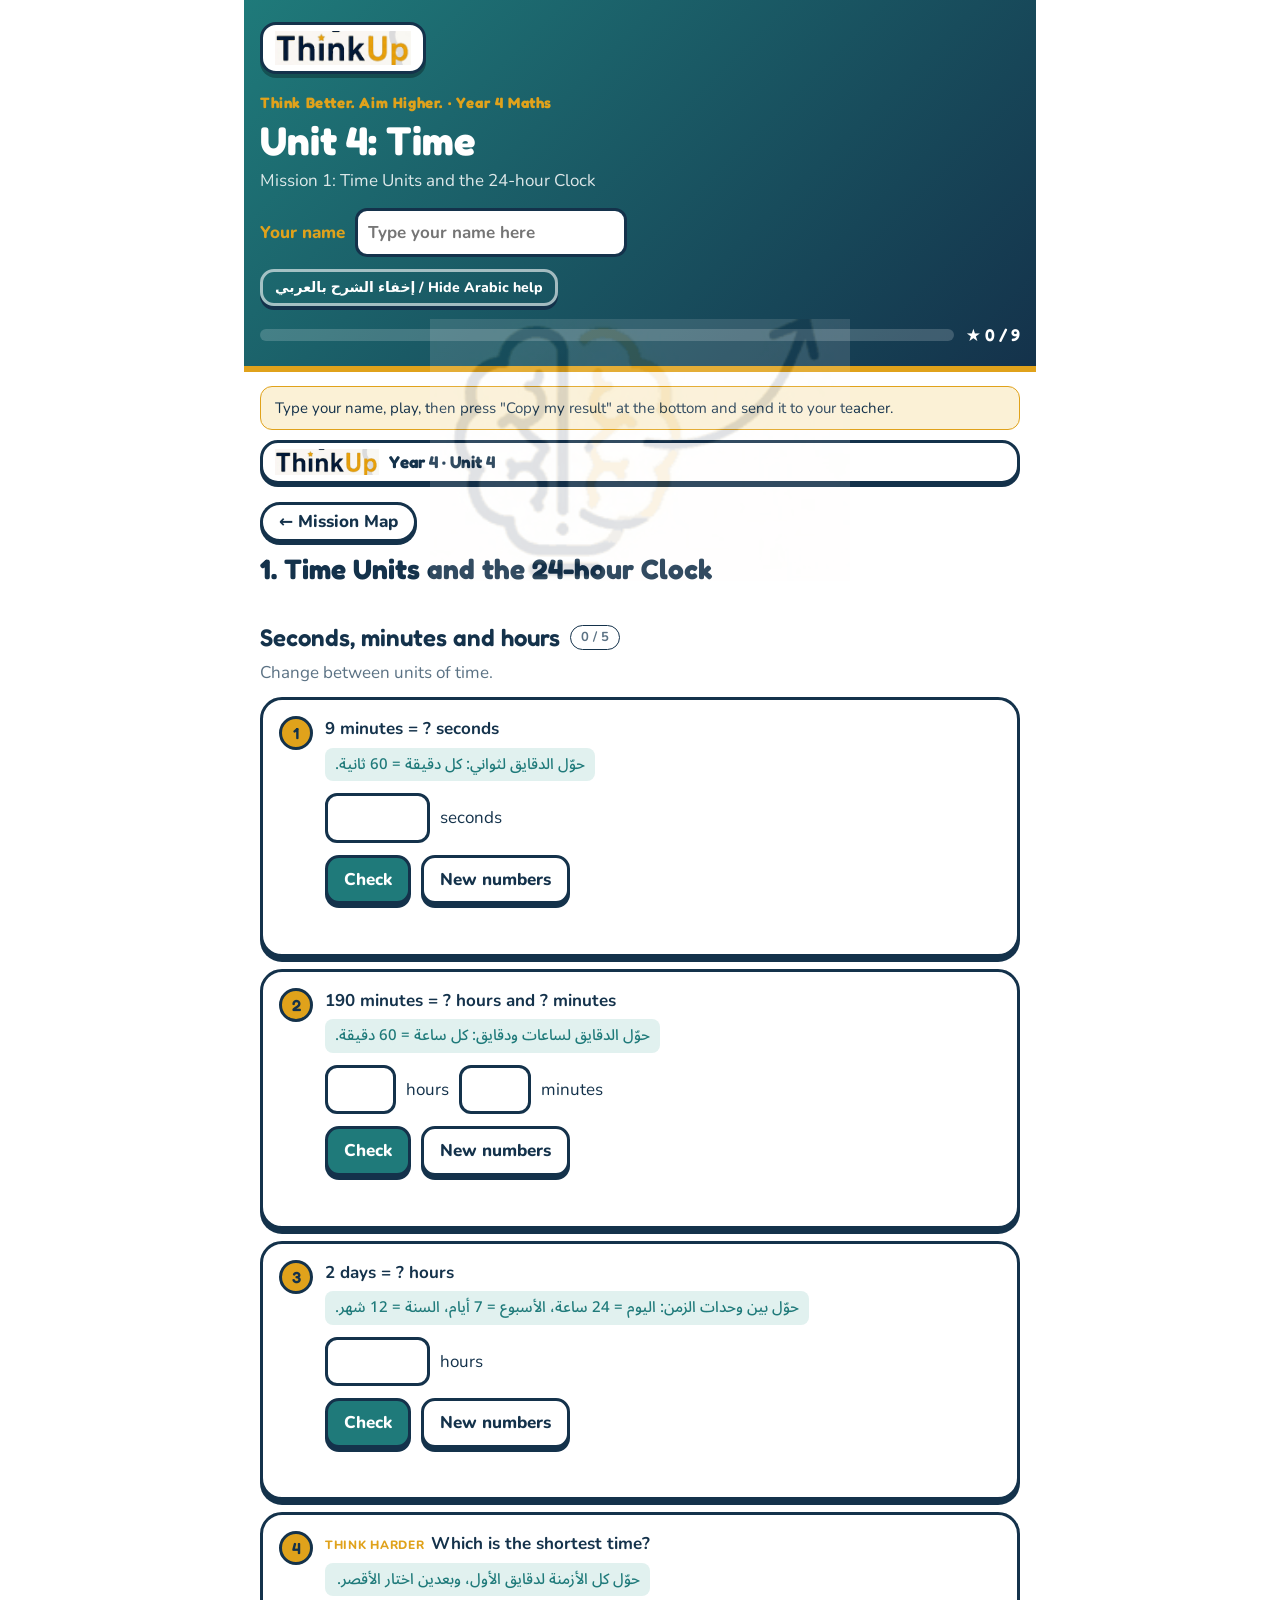
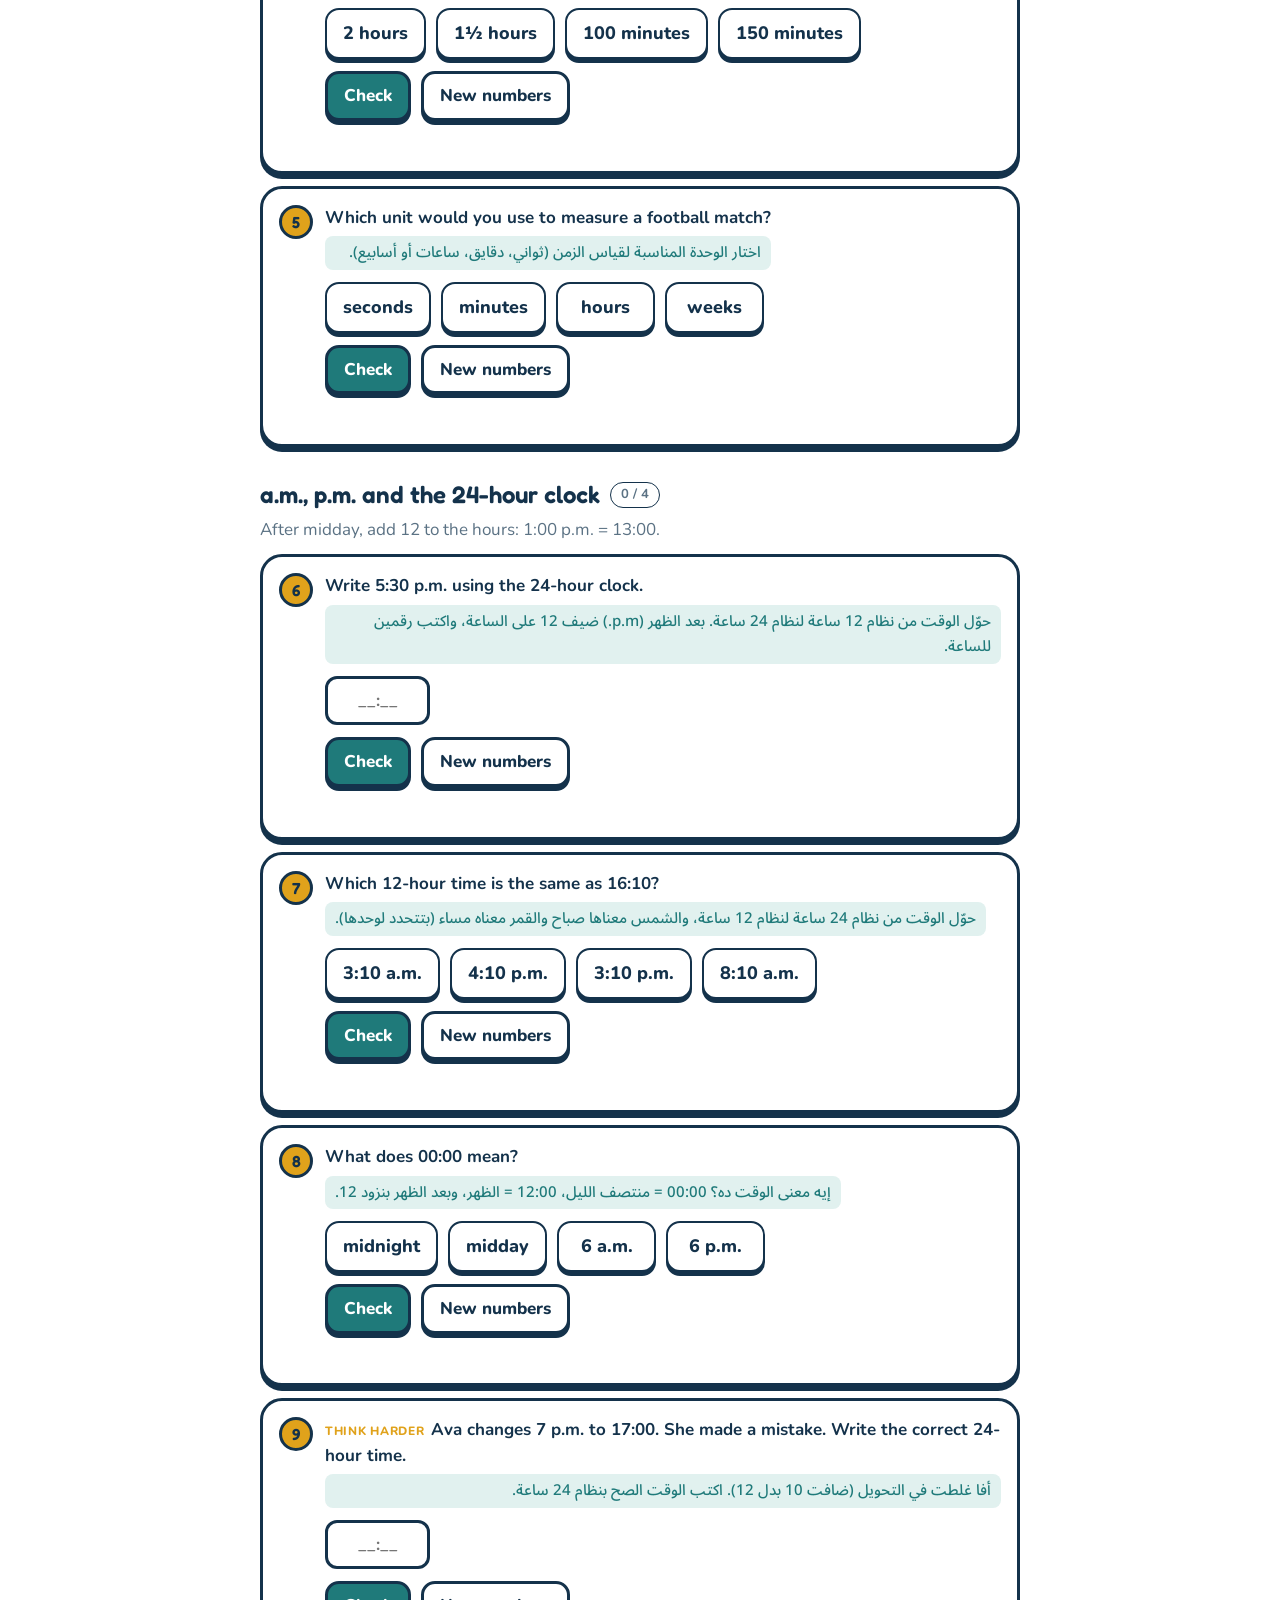
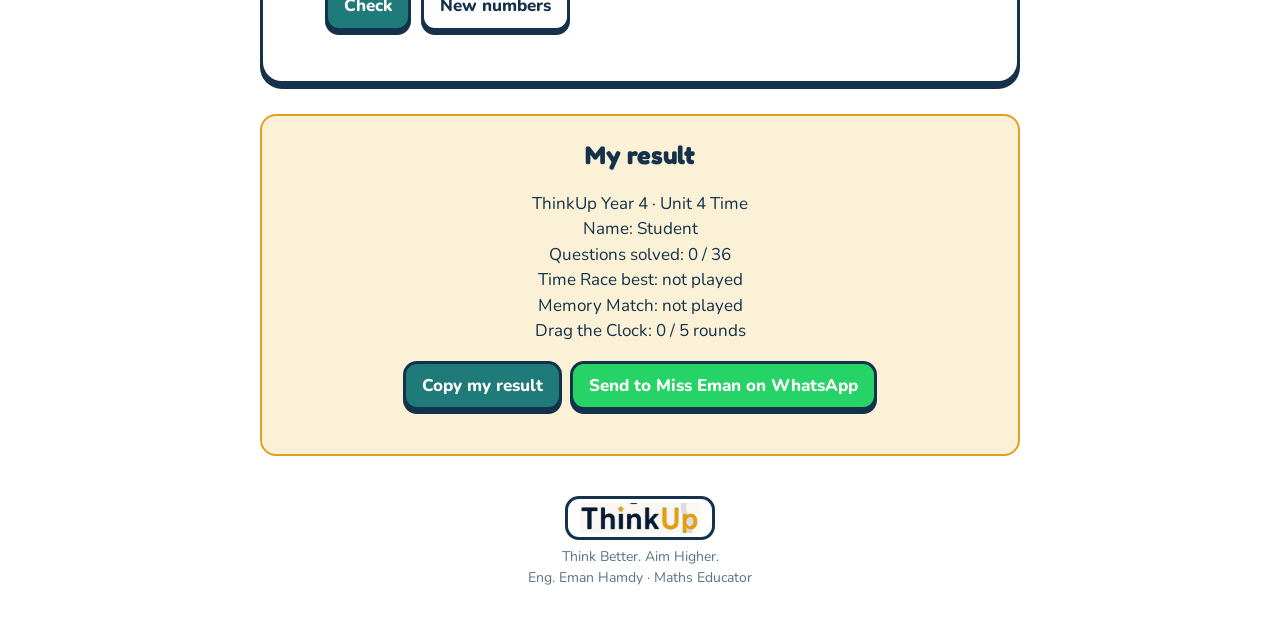
==== mission-1.html @ 6739f4f0 "Add files via upload" ====
<!doctype html>
<html lang="en"><head><meta charset="utf-8"><meta name="viewport" content="width=device-width,initial-scale=1,viewport-fit=cover">
<title>ThinkUp Year 4 Unit 4 Time</title>
<link rel="stylesheet" href="https://fonts.googleapis.com/css2?family=Fredoka:wght@500;600;700&family=Nunito:wght@400;600;700;800&family=Noto+Sans+Arabic:wght@500;700&display=swap">
<link rel="stylesheet" href="style.css"></head><body data-page="m1">
<div class="wm" aria-hidden="true"><img alt="" src="brain.png"></div>
<div class="wrap">
<header><div class="in">
  <div class="tulogo"><img alt="ThinkUp" src="logo.png"></div><div class="brand">Think Better. Aim Higher. · Year 4 Maths</div>
  <h1>Unit 4: Time</h1>
  <p>Solve each question, then press <b>Check</b>. Wrong? Read the hint and try again. Use the 24-hour clock with two digits for the hours, like 09:05.</p>
  <div class="namebox"><label for="nm">Your name</label><input type="text" id="nm" maxlength="30" placeholder="Type your name here" autocomplete="off"></div>
  <div class="artog"><button type="button" id="artog">إخفاء الشرح بالعربي / Hide Arabic help</button></div>
  <div class="prog"><div class="bar"><i id="barfill"></i></div><div class="score" id="score">★ 0 / 0</div></div>
</div></header>
<nav id="nav" aria-label="Sections"></nav>
<div class="note" id="savenote" hidden></div>
<section id="sec-games"><h2>Games <small>play and learn</small></h2><p class="sub">Move the hands yourself, race the clock and match the times.</p><div class="games" id="games"></div></section>
<main id="main"></main>
<div class="win" id="resultcard"><h2>My result</h2><p id="resulttext" style="white-space:pre-line"></p><button type="button" id="copyres">Copy my result</button><a class="wa" id="wa" href="#" target="_blank" rel="noopener">Send to Miss Eman on WhatsApp</a><div class="fb info" id="copyfb"></div></div>
<div class="tb" id="teacher" hidden><h2>Teacher board</h2><p class="hint">Only you can see this. It lists the children who opened the page signed in and played.</p><div class="tbl"><table id="ttab"><thead><tr><th>Name</th><th>Questions</th><th>Time Race best</th><th>Memory moves</th><th>Drag rounds</th><th>Updated</th></tr></thead><tbody></tbody></table></div></div>
<div class="win" id="win"><h2>Mission complete! ★</h2><p>You finished every question in this mission. Show your teacher this screen.</p></div>
<footer><div class="tfoot"><img alt="ThinkUp" src="logo.png"><div>Think Better. Aim Higher.<br>Eng. Eman Hamdy · Maths Educator</div></div></footer>
</div>

<script src="app.js"></script>
</body></html>
---- style.css ----
/* Layout: a calm worksheet-like column. Navy header, section chips, one card per question, big friendly feedback. */
:root{
  --bg:#F3F8F8; --card:#FFFFFF; --ink:#14324B; --muted:#5B7284; --line:#D3E2E4;
  --teal:#1F7A7A; --teal-soft:#E1F1EF; --gold:#E0A21B; --gold-soft:#FBF1D6;
  --good:#1E8A4C; --good-soft:#DDF3E6; --bad:#B8402F; --bad-soft:#FBE4DF;
  --face:#FFFFFF; --tick:#14324B; --hand-h:#14324B; --hand-m:#C8452F;
  --head:#14324B; --head-ink:#FFFFFF;
  --display:'Fredoka','Trebuchet MS',system-ui,sans-serif; --body:'Nunito','Segoe UI',system-ui,sans-serif;
}
@media (prefers-color-scheme: dark){:root:not([data-theme="light"]){
  --bg:#0E1B26; --card:#162736; --ink:#E7F0F3; --muted:#9DB3C0; --line:#28414F;
  --teal:#58C2B9; --teal-soft:#16373A; --gold:#F0B83A; --gold-soft:#3A3014;
  --good:#5ED08C; --good-soft:#15372A; --bad:#F08C7C; --bad-soft:#3F2420;
  --face:#1C3243; --tick:#DCE9EE; --hand-h:#E7F0F3; --hand-m:#F08C7C; --head:#0A141D; --head-ink:#FFFFFF; color-scheme:dark}}
:root[data-theme="dark"]{
  --bg:#0E1B26; --card:#162736; --ink:#E7F0F3; --muted:#9DB3C0; --line:#28414F;
  --teal:#58C2B9; --teal-soft:#16373A; --gold:#F0B83A; --gold-soft:#3A3014;
  --good:#5ED08C; --good-soft:#15372A; --bad:#F08C7C; --bad-soft:#3F2420;
  --face:#1C3243; --tick:#DCE9EE; --hand-h:#E7F0F3; --hand-m:#F08C7C; --head:#0A141D; --head-ink:#FFFFFF; color-scheme:dark}
*{box-sizing:border-box}
body{background:var(--bg);color:var(--ink);font-family:var(--body);font-size:17px;line-height:1.5;margin:0;
  padding-left:max(16px,env(safe-area-inset-left,0px));padding-right:max(16px,env(safe-area-inset-right,0px));padding-block:0 48px}
.wrap{max-width:760px;margin:0 auto}
header{background:var(--head);color:var(--head-ink);margin:0 calc(-1*max(16px,env(safe-area-inset-left,0px)));padding:22px max(16px,env(safe-area-inset-left,0px)) 18px}
header .in{max-width:760px;margin:0 auto}
.brand{font-family:var(--display);font-weight:700;font-size:15px;letter-spacing:.04em;color:var(--gold)}
h1{font-family:var(--display);font-weight:700;font-size:clamp(28px,6vw,40px);line-height:1.1;margin:4px 0 6px;text-wrap:balance}
header p{margin:0;opacity:.85;max-width:52ch}
.prog{display:flex;align-items:center;gap:12px;margin-top:16px}
.bar{flex:1;height:12px;border-radius:99px;background:rgba(255,255,255,.18);overflow:hidden}
.bar i{display:block;height:100%;width:0;background:var(--gold);border-radius:99px;transition:width .4s}
.score{font-family:var(--display);font-weight:600;white-space:nowrap}
nav{display:flex;gap:8px;flex-wrap:wrap;margin:18px 0 6px}
nav a{font-weight:700;font-size:14px;text-decoration:none;color:var(--teal);background:var(--teal-soft);padding:7px 13px;border-radius:99px;border:1.5px solid transparent}
nav a:hover,nav a:focus-visible{border-color:var(--teal);outline:none}
nav a.done{background:var(--good-soft);color:var(--good)}
section{margin-top:30px}
section>h2{font-family:var(--display);font-weight:600;font-size:24px;margin:0 0 4px;display:flex;align-items:center;gap:10px}
section>h2 small{font-family:var(--body);font-size:13px;font-weight:700;color:var(--muted);background:var(--card);border:1px solid var(--line);border-radius:99px;padding:2px 10px}
section>p.sub{margin:0 0 12px;color:var(--muted)}
.q{background:var(--card);border:1.5px solid var(--line);border-radius:14px;padding:16px 16px 14px;margin-top:12px;min-width:0}
.q.ok{border-color:var(--good)}
.qh{display:flex;gap:12px;align-items:flex-start}
.num{flex:none;width:34px;height:34px;border-radius:50%;background:var(--teal);color:#fff;font-family:var(--display);font-weight:600;display:grid;place-items:center;font-size:16px}
.q.ok .num{background:var(--good)}
.prompt{font-weight:700;min-width:0}
.prompt .tag{display:inline-block;font-size:12px;font-weight:800;letter-spacing:.06em;text-transform:uppercase;color:var(--gold);margin-right:6px}
.body{margin:12px 0 0 46px;display:flex;flex-direction:column;gap:12px;min-width:0}
.row{display:flex;flex-wrap:wrap;gap:10px;align-items:center}
.row label{font-weight:700}
input[type=text]{font:inherit;font-weight:700;width:6.2em;padding:9px 10px;border-radius:10px;border:2px solid var(--line);background:var(--bg);color:var(--ink);text-align:center}
input[type=text]:focus-visible{outline:none;border-color:var(--teal)}
input[type=text][disabled]{opacity:.8}
button{font:inherit;font-weight:800;cursor:pointer;border-radius:10px;border:2px solid var(--teal);background:var(--teal);color:#fff;padding:9px 16px}
button.ghost{background:transparent;color:var(--teal)}
button:focus-visible{outline:3px solid var(--gold);outline-offset:2px}
button[disabled]{opacity:.5;cursor:default}
.opts{display:flex;flex-wrap:wrap;gap:10px}
.opt{background:var(--bg);color:var(--ink);border:2px solid var(--line);padding:10px 16px;min-width:5.5em}
.opt.sel{border-color:var(--teal);background:var(--teal-soft);color:var(--ink)}
.opt.right{border-color:var(--good);background:var(--good-soft)}
.fb{min-height:1.4em;font-weight:700}
.fb.good{color:var(--good)}.fb.bad{color:var(--bad)}.fb.info{color:var(--muted)}
.clocks{display:flex;flex-wrap:wrap;gap:14px;align-items:flex-end}
.cw{display:flex;flex-direction:column;align-items:center;gap:2px;font-weight:800;color:var(--muted);font-size:14px}
svg.clock{width:132px;height:132px;display:block}
svg.clock.big{width:164px;height:164px}
.face{fill:var(--face);stroke:var(--tick);stroke-width:3}
.tk{stroke:var(--tick);stroke-linecap:round}
.nm{fill:var(--tick);font-family:var(--display);font-weight:600;font-size:17px;text-anchor:middle;dominant-baseline:central}
.hh{stroke:var(--hand-h);stroke-width:7;stroke-linecap:round}
.mh{stroke:var(--hand-m);stroke-width:4.5;stroke-linecap:round}
.pin{fill:var(--tick)}
.stepper{display:flex;align-items:center;gap:8px}
.stepper b{min-width:2.4ch;text-align:center;font-family:var(--display);font-size:20px}
.stepper button{padding:4px 12px;font-size:20px;line-height:1.1}
.cur{font-family:var(--display);font-weight:600;font-size:20px;color:var(--teal)}
.tbl{overflow-x:auto;max-width:100%}
table{border-collapse:collapse;font-size:15px}
th,td{border:1.5px solid var(--line);padding:6px 12px;text-align:center;white-space:nowrap}
th{background:var(--teal-soft);color:var(--ink)}
td.w{font-weight:800;background:var(--gold-soft)}
.cal td{width:2.4em;height:2.2em;padding:2px}
.again{align-self:flex-start}
footer{margin-top:40px;color:var(--muted);font-size:14px;text-align:center}
.win{display:none;margin-top:30px;background:var(--gold-soft);border:2px solid var(--gold);border-radius:16px;padding:20px;text-align:center}
.win h2{font-family:var(--display);margin:0 0 4px}
.win.show{display:block}
@media (max-width:520px){.body{margin-left:0}.qh{align-items:center}}
@media (prefers-reduced-motion:reduce){.bar i{transition:none}}

.namebox{display:flex;flex-wrap:wrap;gap:10px;align-items:center;margin-top:14px}
.namebox label{font-weight:800;color:var(--gold)}
.namebox input{width:min(16em,100%);background:rgba(255,255,255,.95);color:#14324B;border-color:transparent;text-align:left}
.games{display:grid;gap:14px;margin-top:12px}
.g{background:var(--card);border:1.5px solid var(--line);border-radius:16px;padding:16px;min-width:0}
.g h3{font-family:var(--display);font-weight:600;font-size:20px;margin:0 0 2px;display:flex;gap:10px;align-items:center;flex-wrap:wrap}
.g h3 .pill{font-family:var(--body);font-size:12px;font-weight:800;background:var(--gold-soft);color:var(--ink);border:1px solid var(--gold);border-radius:99px;padding:2px 10px}
.g p{margin:0 0 10px;color:var(--muted)}
.gbody{display:flex;flex-direction:column;gap:12px;align-items:flex-start}
.big{font-family:var(--display);font-size:30px;font-weight:700;color:var(--teal);letter-spacing:.02em}
.timer{height:10px;border-radius:99px;background:var(--line);overflow:hidden;align-self:stretch;max-width:360px}
.timer i{display:block;height:100%;width:100%;background:var(--gold);transform-origin:left;transition:width .25s linear}
.mem{display:grid;grid-template-columns:repeat(4,minmax(0,1fr));gap:8px;width:min(100%,420px)}
.card{aspect-ratio:1/1;border-radius:12px;border:2px solid var(--line);background:var(--teal);color:#fff;display:grid;place-items:center;padding:4px;cursor:pointer;font-family:var(--display);font-weight:600;font-size:20px;min-width:0}
.card.up{background:var(--bg);color:var(--ink);cursor:default}
.card.up svg.clock{width:100%;height:auto}
.card.gone{background:var(--good-soft);border-color:var(--good);color:var(--good);cursor:default}
.card .apl{font-size:11px;font-family:var(--body);font-weight:800;color:var(--muted)}
.card .qm{font-size:26px}
.shake{animation:shk .25s}
@keyframes shk{25%{transform:translateX(-6px)}75%{transform:translateX(6px)}}
svg.drag{touch-action:none;cursor:grab;user-select:none;-webkit-user-select:none}
svg.drag .handle{fill:var(--gold);stroke:var(--tick);stroke-width:2}
.hint{font-size:14px;color:var(--muted)}
.tb{margin-top:30px;background:var(--card);border:2px dashed var(--teal);border-radius:16px;padding:16px}
.tb h2{font-family:var(--display);margin:0 0 4px}
.note{background:var(--gold-soft);border:1.5px solid var(--gold);border-radius:12px;padding:10px 14px;font-size:15px;margin-top:14px}
@media (prefers-reduced-motion:reduce){.shake{animation:none}.timer i{transition:none}}
.ar{margin:6px 0 0;font-family:'Noto Sans Arabic','Segoe UI',Tahoma,sans-serif;font-weight:500;font-size:15px;line-height:1.7;color:var(--teal);direction:rtl;text-align:right;background:var(--teal-soft);border-radius:8px;padding:4px 10px}
body.noar .ar{display:none}
.artog{margin-top:12px}.artog button{background:transparent;color:#fff;border-color:rgba(255,255,255,.6);padding:5px 12px;font-size:14px}
.handle.hh2{fill:var(--teal)}
svg.night .face{fill:var(--night)}
:root{--night:#DDE7F6}
@media (prefers-color-scheme: dark){:root:not([data-theme="light"]){--night:#0F2236}}
:root[data-theme="dark"]{--night:#0F2236}

.maplist{display:grid;gap:12px;margin-top:18px}
.mc{display:flex;gap:14px;align-items:center;border:2px solid var(--teal);border-radius:18px;padding:14px 16px;background:var(--card);color:var(--ink);text-decoration:none;min-width:0}
.mc.final{border-color:var(--gold)}
.mc .no{flex:none;width:44px;height:44px;border-radius:50%;background:var(--teal);color:#fff;display:grid;place-items:center;font-family:var(--display);font-weight:700;font-size:20px}
.mc.final .no{background:var(--gold);color:#14324B}
.mc .tx{flex:1;min-width:0}.mc b{display:block;font-family:var(--display);font-size:20px;font-weight:600;line-height:1.2}
.mc .tg{display:block;font-size:12px;font-weight:800;letter-spacing:.05em;color:var(--teal);margin-top:2px}.mc.final .tg{color:var(--gold)}
.mc .ds{display:block;font-size:14px;color:var(--muted);margin-top:2px}
.mc .go{flex:none;background:var(--teal);color:#fff;font-weight:800;border-radius:10px;padding:9px 16px;font-size:15px}
.mc.final .go{background:var(--gold);color:#14324B}
.mc .st{display:block;font-size:13px;font-weight:800;color:var(--good);margin-top:3px}
.mc:hover,.mc:focus-visible{outline:none;box-shadow:0 0 0 3px var(--gold)}
.back{display:inline-block;margin-top:18px;font-weight:800;color:var(--teal);text-decoration:none}
.mission{display:none}.mission.on{display:block}
#mapview.off{display:none}
@media (max-width:520px){.mc{flex-wrap:wrap}.mc .go{margin-left:58px}}

/* ===== Cartoon theme ===== */
:root{--bg:#FFF6D8;--line:#14324B;--ink:#14324B;--card:#fff}
body{background:var(--bg) radial-gradient(circle at 10% 10%,#ffe9a8 0 6%,transparent 6.5%),radial-gradient(circle at 92% 30%,#bfe9ff 0 7%,transparent 7.5%),radial-gradient(circle at 15% 80%,#ffc9d9 0 6%,transparent 6.5%);background-attachment:fixed}
header{background:linear-gradient(135deg,#1F7A7A,#14324B);border-bottom:6px solid var(--gold)}
.q,.g,.tb{border:3px solid #14324B;border-radius:22px;box-shadow:0 5px 0 #14324B}
.q.ok{border-color:var(--good);box-shadow:0 5px 0 var(--good)}
button{border:3px solid #14324B;border-radius:14px;box-shadow:0 4px 0 #14324B;transition:transform .08s,box-shadow .08s}
button:active:not([disabled]){transform:translateY(3px);box-shadow:0 1px 0 #14324B}
button.ghost{background:#fff;color:#14324B}
.opt{background:#fff;font-size:18px}
.num{border:3px solid #14324B;background:var(--gold);color:#14324B}
.q.ok .num{background:var(--good);color:#fff}
input[type=text]{border:3px solid #14324B;border-radius:12px;background:#fff}
.maplist{grid-template-columns:repeat(2,minmax(0,1fr));gap:18px;margin-top:20px}
.mc{display:flex;flex-direction:column;align-items:center;text-align:center;gap:8px;border:4px solid #14324B;border-radius:28px;padding:18px 14px 16px;box-shadow:0 7px 0 #14324B;position:relative;transition:transform .15s}
.mc:nth-child(odd){transform:rotate(-1.2deg)}.mc:nth-child(even){transform:rotate(1.2deg)}
.mc:hover,.mc:focus-visible{transform:translateY(-5px) rotate(0);box-shadow:0 12px 0 #14324B;outline:none}
.mc:nth-child(1){background:#C8F1E4}.mc:nth-child(2){background:#CFE6FF}.mc:nth-child(3){background:#FFD6E3}.mc:nth-child(4){background:#E5DAFF}
.mc.final{grid-column:1/-1;background:linear-gradient(135deg,#FFE27A,#FFB347);border-color:#14324B}
.mc .no{position:absolute;top:-14px;left:-10px;width:40px;height:40px;border:3px solid #14324B;background:#fff;color:#14324B;font-size:20px}
.mc .em{font-size:64px;line-height:1;filter:drop-shadow(0 4px 0 rgba(20,50,75,.25));animation:bob 2.4s ease-in-out infinite}
.mc:nth-child(2) .em{animation-delay:.3s}.mc:nth-child(3) .em{animation-delay:.6s}.mc:nth-child(4) .em{animation-delay:.9s}
@keyframes bob{50%{transform:translateY(-7px) rotate(-4deg)}}
.mc b{font-size:20px}.mc .tg{color:#14324B;opacity:.7}.mc.final .tg{color:#14324B}
.mc .ds{color:#14324B;opacity:.85;font-size:14px}
.mc .go{background:#14324B;color:#fff;font-family:var(--display);font-size:20px;padding:8px 34px;border-radius:99px;margin-top:4px;box-shadow:0 4px 0 rgba(0,0,0,.25)}
.mc.final .go{background:#C8452F}
.mc .st{background:#fff;border:2px solid #14324B;border-radius:99px;padding:1px 10px;color:#14324B}
@media (prefers-reduced-motion:reduce){.mc .em{animation:none}}
.mc{flex-wrap:nowrap!important;justify-content:flex-start}.mc .tx{width:100%;flex:0 1 auto;overflow-wrap:anywhere}.mc .go{margin-left:0!important;margin-top:auto}.mc .tg{font-size:11px}
@media (max-width:420px){.maplist{grid-template-columns:1fr}.mc:nth-child(n){transform:none}}
.back{background:#fff;border:3px solid #14324B;border-radius:99px;padding:4px 16px;box-shadow:0 3px 0 #14324B;color:#14324B}
.mascot{font-size:56px;line-height:1}
.gtip{background:#fff;border:3px dashed #14324B;border-radius:16px;padding:8px 12px;font-size:15px}
.gtip .ar{margin-top:4px}
.big{font-size:34px;background:#FFE27A;border:3px solid #14324B;border-radius:16px;padding:2px 16px;color:#14324B}
.timer{height:18px;border:3px solid #14324B;background:#fff}.timer i{background:#C8452F}
.card{border:3px solid #14324B;border-radius:16px;background:linear-gradient(135deg,#FF8FB1,#FFB347);box-shadow:0 3px 0 #14324B}
.card.up{background:#fff}.card.gone{background:var(--good-soft)}
.wa{display:inline-block;background:#25D366;color:#fff;font-weight:800;text-decoration:none;border:3px solid #14324B;border-radius:14px;padding:9px 16px;box-shadow:0 4px 0 #14324B;margin-left:8px}
.conf{position:fixed;top:-20px;font-size:26px;pointer-events:none;z-index:99;animation:fall 1.6s linear forwards}
@keyframes fall{to{transform:translateY(110vh) rotate(540deg)}}
.tulogo{display:inline-block;background:#fff;border:3px solid #14324B;border-radius:16px;padding:6px 12px;box-shadow:0 4px 0 rgba(0,0,0,.3);margin-bottom:10px}.tulogo img{display:block;height:34px;width:auto}
.wm{position:fixed;inset:0;z-index:50;pointer-events:none;display:grid;place-items:center}
.wm img{width:min(72vw,420px);opacity:.13;mix-blend-mode:multiply}
.tfoot{display:flex;flex-direction:column;align-items:center;gap:6px;margin-top:40px}.tfoot img{height:44px;background:#fff;border:3px solid #14324B;border-radius:14px;padding:4px 12px}
.mhead{display:flex;align-items:center;gap:10px;margin-top:10px;background:#fff;border:3px solid #14324B;border-radius:18px;padding:6px 12px;box-shadow:0 3px 0 #14324B}.mhead img{height:26px}.mhead span{font-family:var(--display);font-weight:700;color:#14324B}
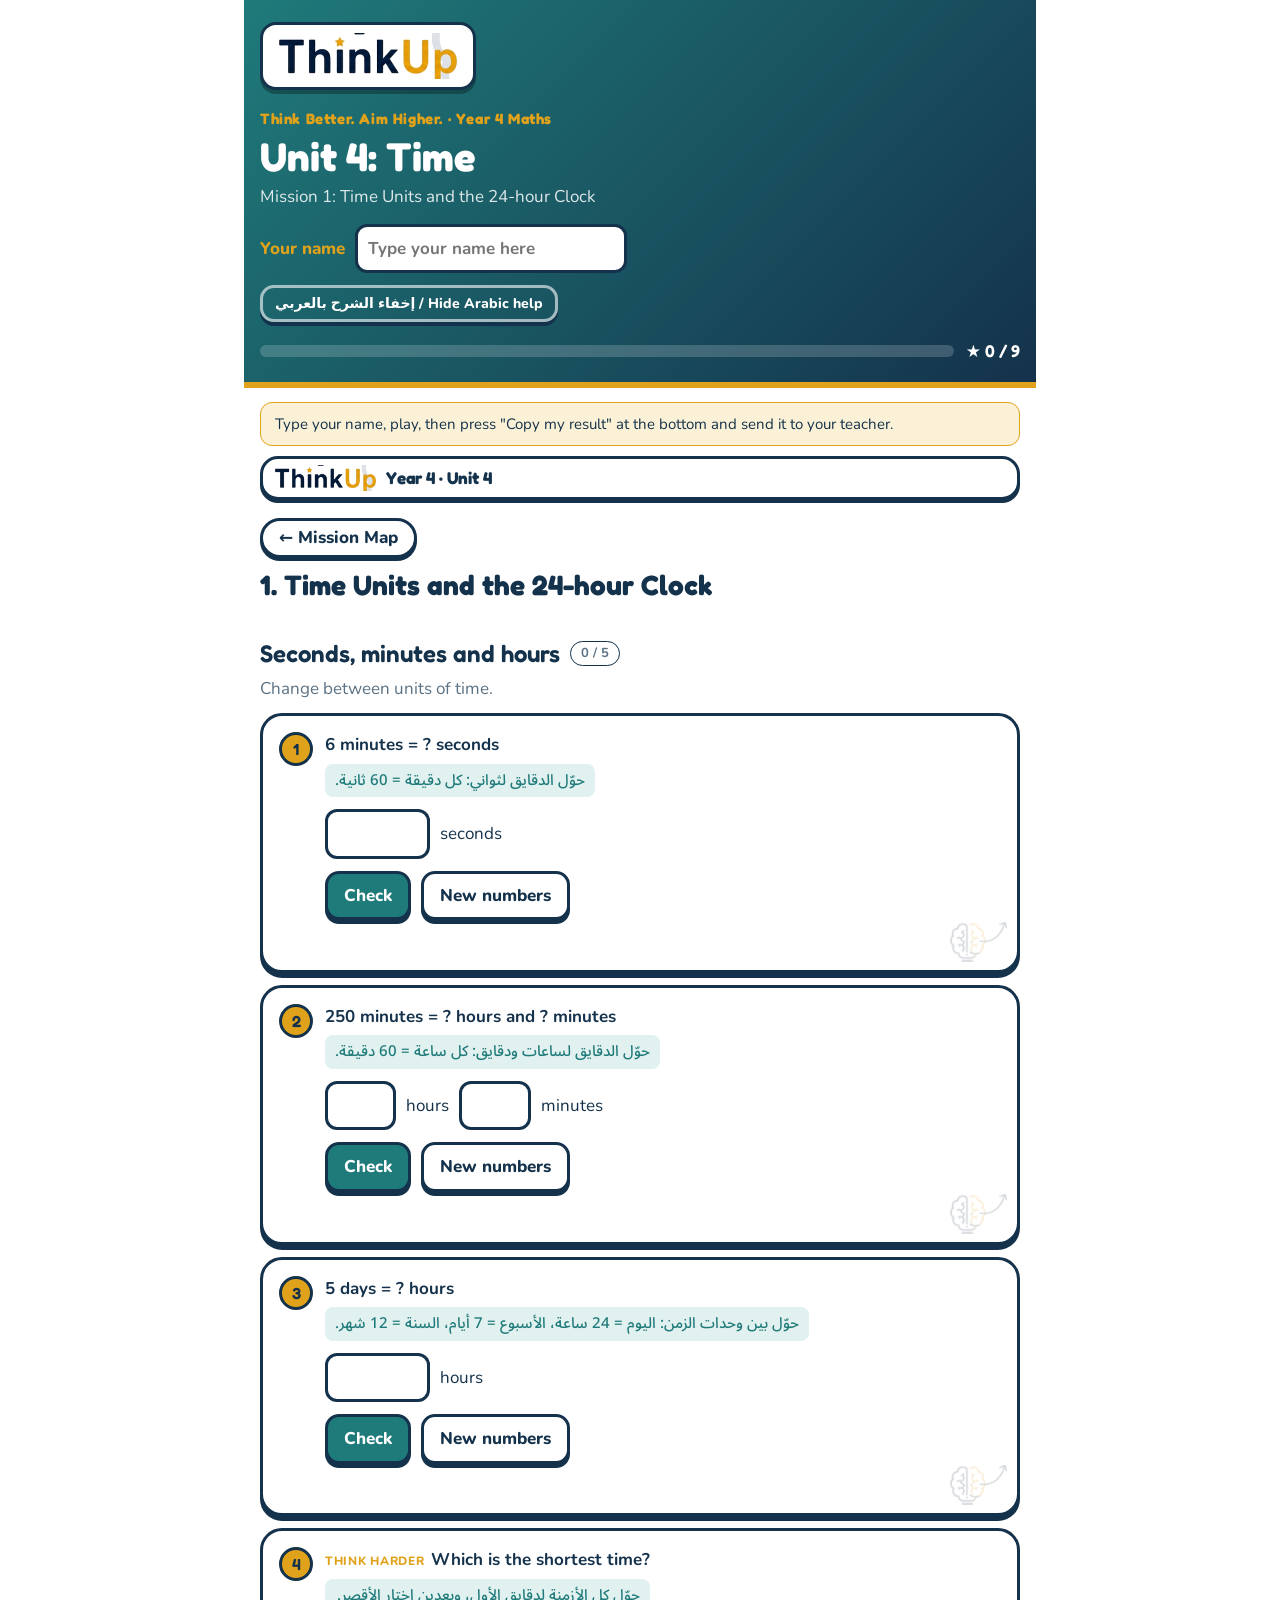
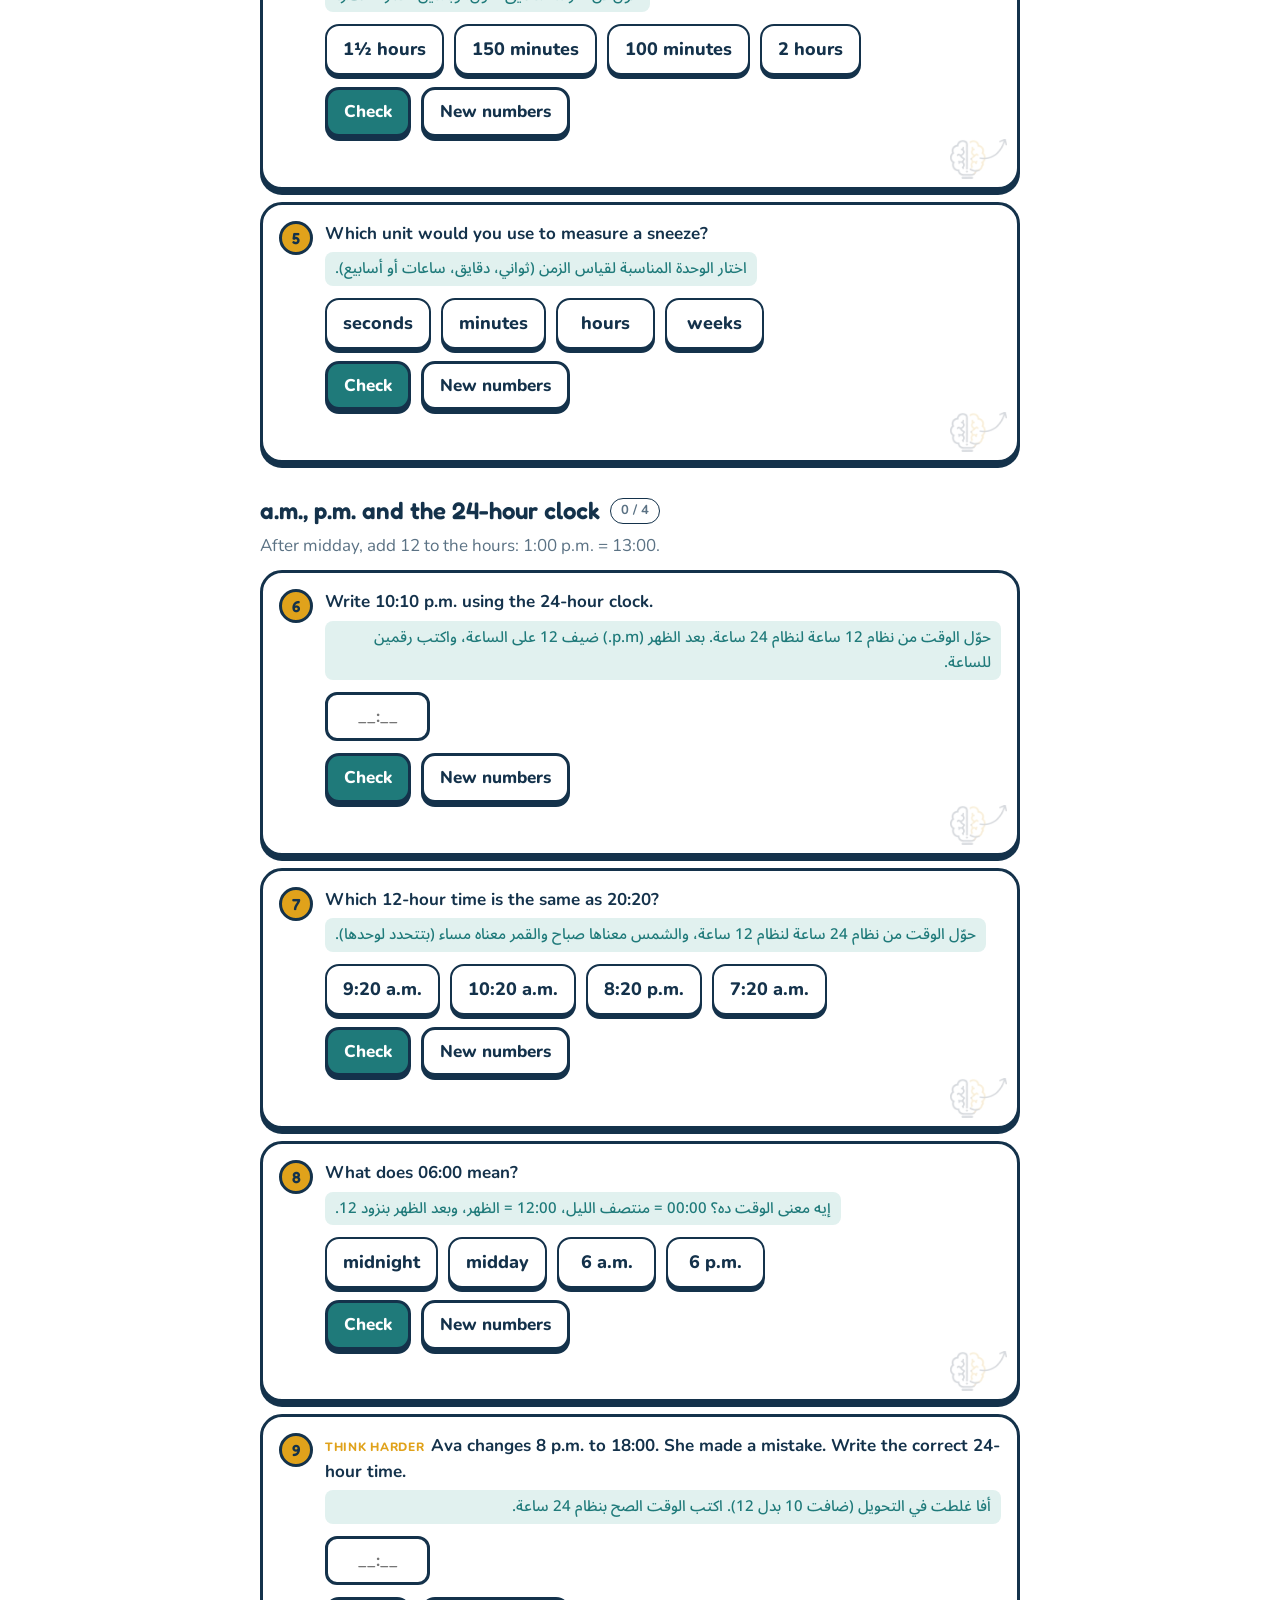
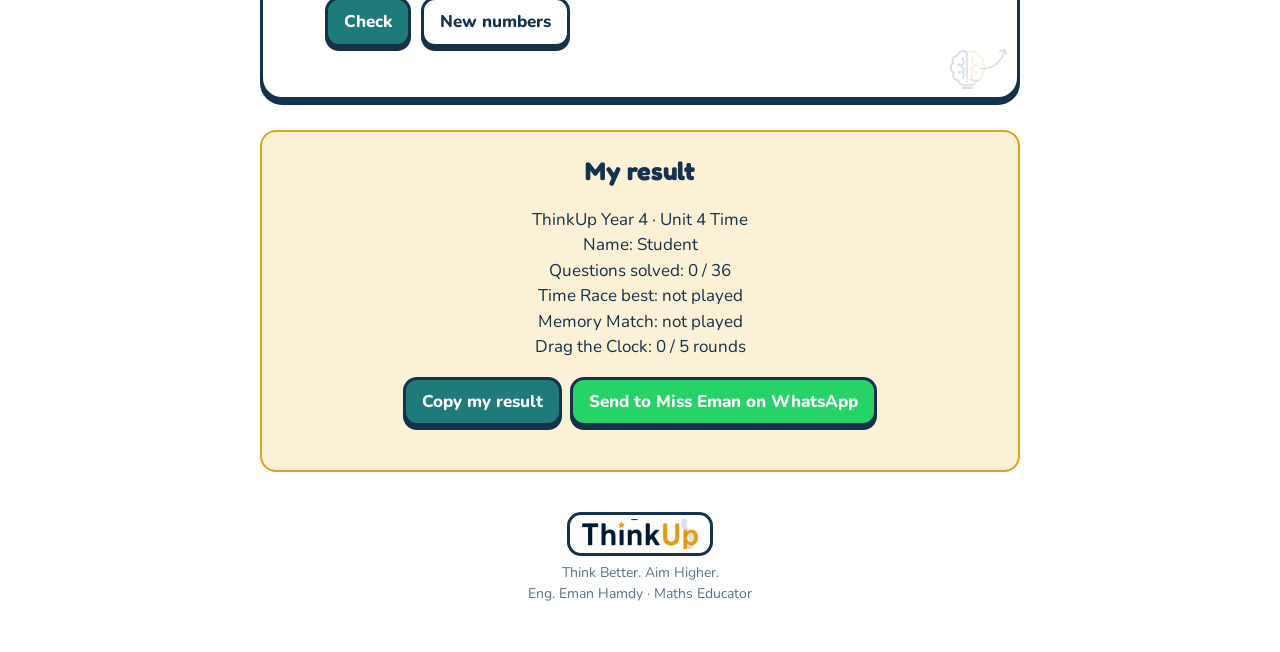
==== commit 4fa6d8cd: "Add files via upload" ====
--- a/mission-1.html
+++ b/mission-1.html
@@ -3,7 +3,6 @@
 <title>ThinkUp Year 4 Unit 4 Time</title>
 <link rel="stylesheet" href="https://fonts.googleapis.com/css2?family=Fredoka:wght@500;600;700&family=Nunito:wght@400;600;700;800&family=Noto+Sans+Arabic:wght@500;700&display=swap">
 <link rel="stylesheet" href="style.css"></head><body data-page="m1">
-<div class="wm" aria-hidden="true"><img alt="" src="brain.png"></div>
 <div class="wrap">
 <header><div class="in">
   <div class="tulogo"><img alt="ThinkUp" src="logo.png"></div><div class="brand">Think Better. Aim Higher. · Year 4 Maths</div>
--- a/style.css
+++ b/style.css
@@ -190,3 +190,11 @@
 .wm img{width:min(72vw,420px);opacity:.13;mix-blend-mode:multiply}
 .tfoot{display:flex;flex-direction:column;align-items:center;gap:6px;margin-top:40px}.tfoot img{height:44px;background:#fff;border:3px solid #14324B;border-radius:14px;padding:4px 12px}
 .mhead{display:flex;align-items:center;gap:10px;margin-top:10px;background:#fff;border:3px solid #14324B;border-radius:18px;padding:6px 12px;box-shadow:0 3px 0 #14324B}.mhead img{height:26px}.mhead span{font-family:var(--display);font-weight:700;color:#14324B}
+
+/* ThinkUp identity */
+.wm img{width:min(86vw,520px);opacity:.15;mix-blend-mode:normal}
+.tulogo{background:#fff;padding:8px 16px}.tulogo img{height:46px}
+.gribbon{display:flex;align-items:center;gap:10px;margin:-16px -16px 12px;padding:8px 14px;background:linear-gradient(90deg,#14324B,#1F7A7A);border-radius:18px 18px 0 0;color:#fff;font-family:var(--display);font-weight:600}
+.gribbon img{height:26px;background:#fff;border-radius:10px;padding:3px 8px}.gribbon span{color:#FFD25E;font-size:15px}
+.q,.g{position:relative}
+.q::after,.g::after{content:"";position:absolute;right:10px;bottom:8px;width:58px;height:40px;background:url(brain.png) center/contain no-repeat;opacity:.16;pointer-events:none}
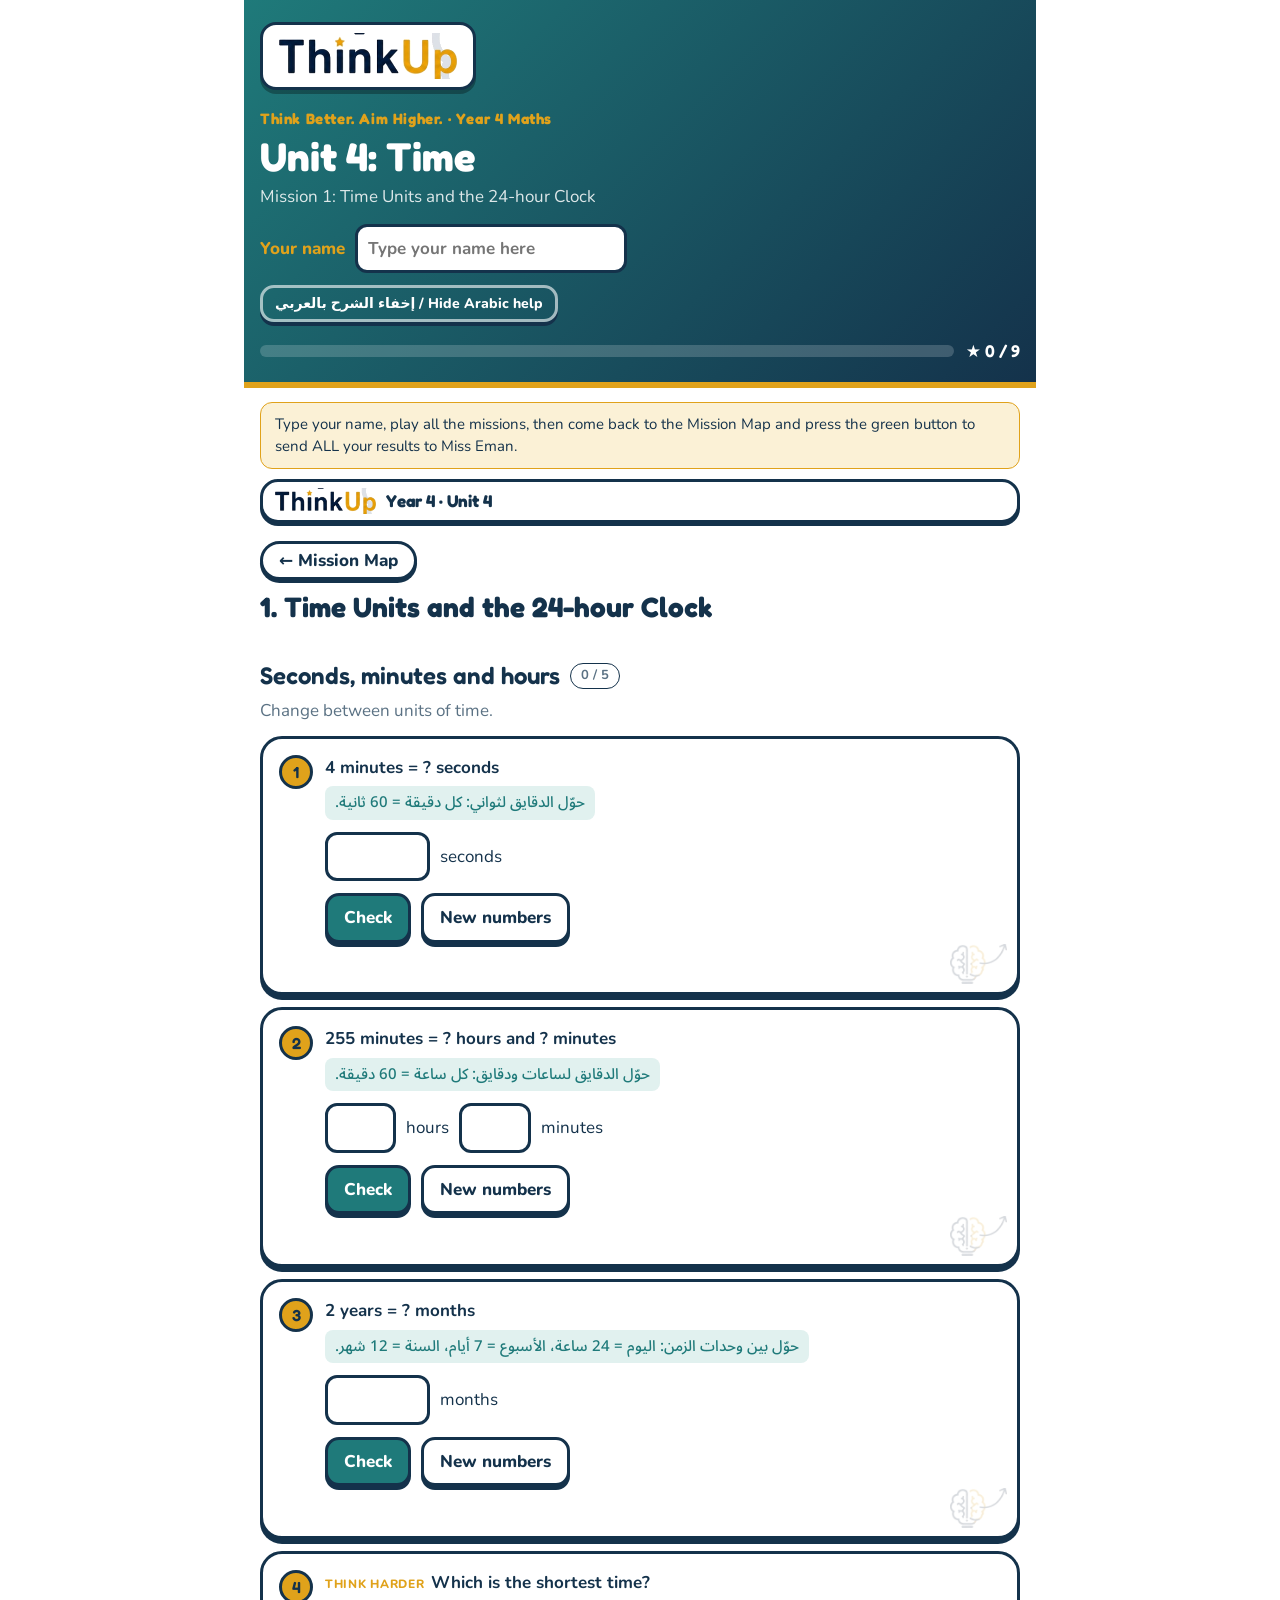
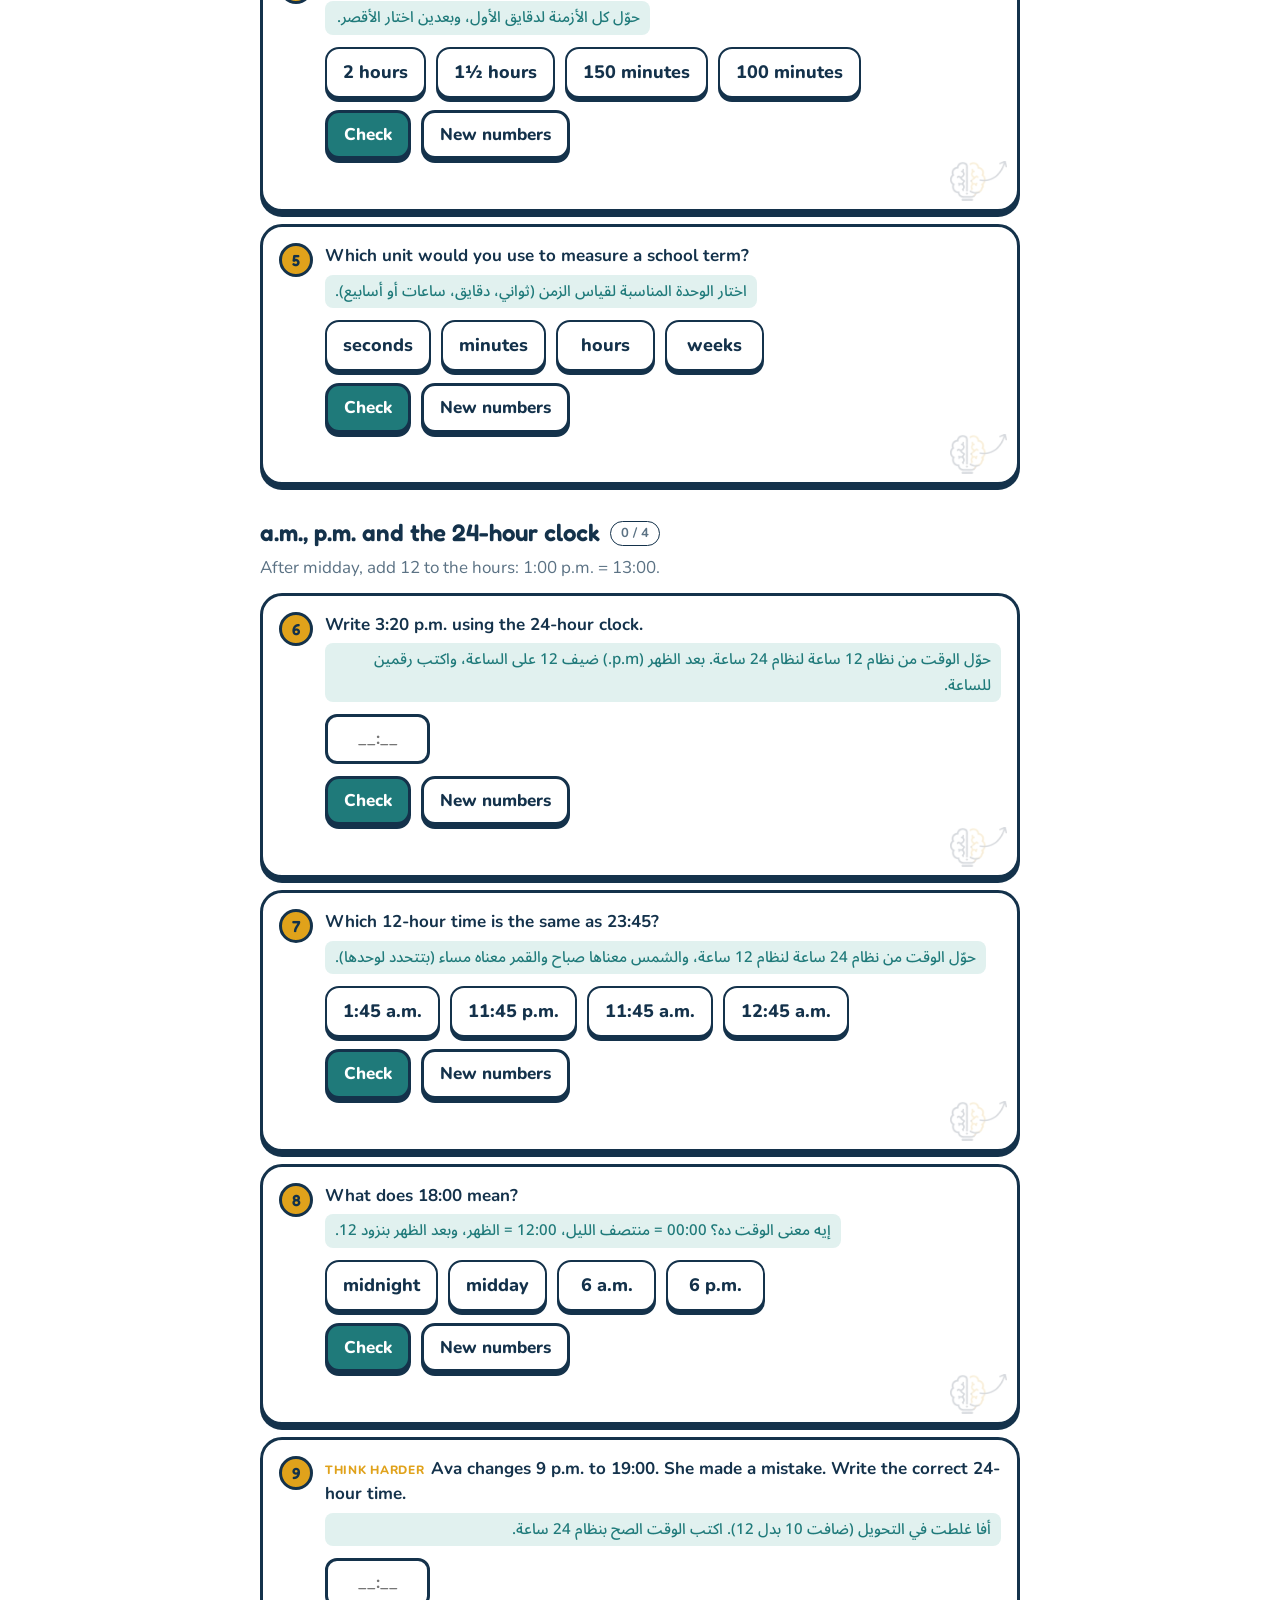
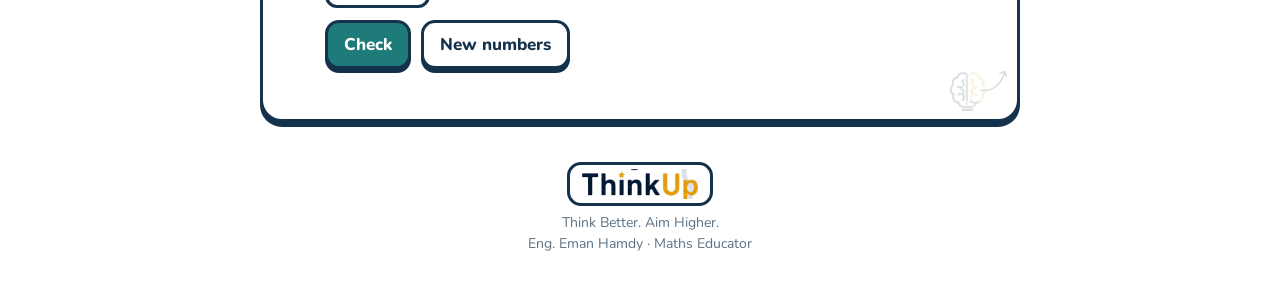
==== commit 27a0c845: "Add files via upload" ====
--- a/mission-1.html
+++ b/mission-1.html
@@ -16,7 +16,7 @@
 <div class="note" id="savenote" hidden></div>
 <section id="sec-games"><h2>Games <small>play and learn</small></h2><p class="sub">Move the hands yourself, race the clock and match the times.</p><div class="games" id="games"></div></section>
 <main id="main"></main>
-<div class="win" id="resultcard"><h2>My result</h2><p id="resulttext" style="white-space:pre-line"></p><button type="button" id="copyres">Copy my result</button><a class="wa" id="wa" href="#" target="_blank" rel="noopener">Send to Miss Eman on WhatsApp</a><div class="fb info" id="copyfb"></div></div>
+<div class="win" id="resultcard"><h2>Send all my results to Miss Eman</h2><p>Finished the missions? Type your name at the top, then press the green button. All your results are sent in one message.</p><p id="resulttext" style="white-space:pre-line"></p><button type="button" id="copyres">Copy all my results</button><a class="wa" id="wa" href="#" target="_blank" rel="noopener">Send ALL results to Miss Eman (WhatsApp)</a><div class="fb info" id="copyfb"></div></div>
 <div class="tb" id="teacher" hidden><h2>Teacher board</h2><p class="hint">Only you can see this. It lists the children who opened the page signed in and played.</p><div class="tbl"><table id="ttab"><thead><tr><th>Name</th><th>Questions</th><th>Time Race best</th><th>Memory moves</th><th>Drag rounds</th><th>Updated</th></tr></thead><tbody></tbody></table></div></div>
 <div class="win" id="win"><h2>Mission complete! ★</h2><p>You finished every question in this mission. Show your teacher this screen.</p></div>
 <footer><div class="tfoot"><img alt="ThinkUp" src="logo.png"><div>Think Better. Aim Higher.<br>Eng. Eman Hamdy · Maths Educator</div></div></footer>
--- a/style.css
+++ b/style.css
@@ -186,15 +186,14 @@
 .conf{position:fixed;top:-20px;font-size:26px;pointer-events:none;z-index:99;animation:fall 1.6s linear forwards}
 @keyframes fall{to{transform:translateY(110vh) rotate(540deg)}}
 .tulogo{display:inline-block;background:#fff;border:3px solid #14324B;border-radius:16px;padding:6px 12px;box-shadow:0 4px 0 rgba(0,0,0,.3);margin-bottom:10px}.tulogo img{display:block;height:34px;width:auto}
-.wm{position:fixed;inset:0;z-index:50;pointer-events:none;display:grid;place-items:center}
-.wm img{width:min(72vw,420px);opacity:.13;mix-blend-mode:multiply}
 .tfoot{display:flex;flex-direction:column;align-items:center;gap:6px;margin-top:40px}.tfoot img{height:44px;background:#fff;border:3px solid #14324B;border-radius:14px;padding:4px 12px}
 .mhead{display:flex;align-items:center;gap:10px;margin-top:10px;background:#fff;border:3px solid #14324B;border-radius:18px;padding:6px 12px;box-shadow:0 3px 0 #14324B}.mhead img{height:26px}.mhead span{font-family:var(--display);font-weight:700;color:#14324B}
 
 /* ThinkUp identity */
-.wm img{width:min(86vw,520px);opacity:.15;mix-blend-mode:normal}
 .tulogo{background:#fff;padding:8px 16px}.tulogo img{height:46px}
 .gribbon{display:flex;align-items:center;gap:10px;margin:-16px -16px 12px;padding:8px 14px;background:linear-gradient(90deg,#14324B,#1F7A7A);border-radius:18px 18px 0 0;color:#fff;font-family:var(--display);font-weight:600}
 .gribbon img{height:26px;background:#fff;border-radius:10px;padding:3px 8px}.gribbon span{color:#FFD25E;font-size:15px}
 .q,.g{position:relative}
+
+.q,.g{position:relative}
 .q::after,.g::after{content:"";position:absolute;right:10px;bottom:8px;width:58px;height:40px;background:url(brain.png) center/contain no-repeat;opacity:.16;pointer-events:none}
